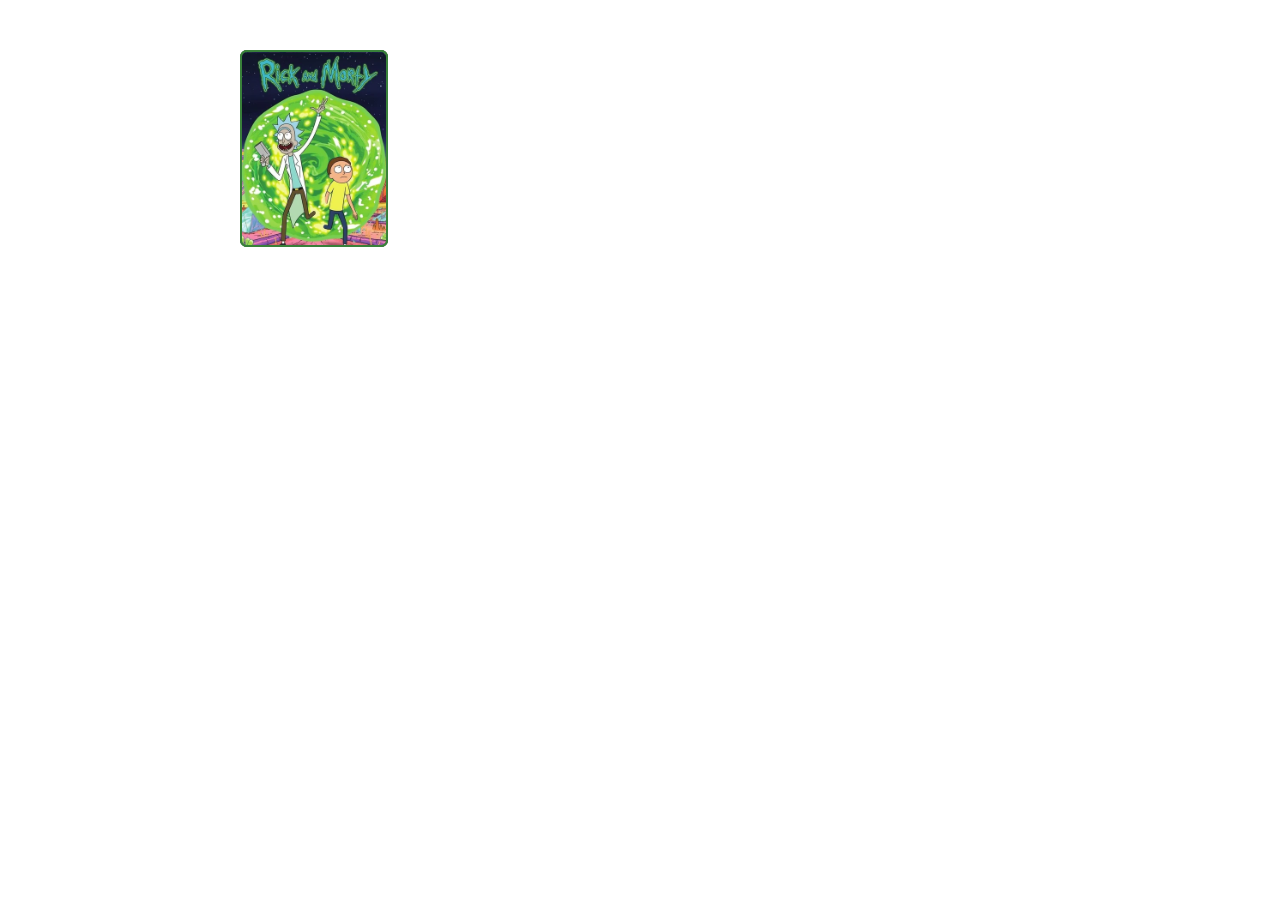
==== pages/game.html @ f53bfcd0 "Definindo estilos e modelos de cartas em CSS e criando página de jogo em HTML" ====
<!DOCTYPE html>
<html lang="pt-br">
<head>
    <meta charset="UTF-8">
    <meta http-equiv="X-UA-Compatible" content="IE=edge">
    <meta name="viewport" content="width=device-width, initial-scale=1.0">
    <link rel="stylesheet" href="../css/game.css">
    <link rel="stylesheet" href="../css/reset.css">
    <script defer src="../js/game.js"></script>
    
    <title>Jogo da Memória | game</title>
</head>
<body>
   <div class="grid">
        <div class="card">
            <div class="face front"></div> <!--criando 2 classes iguais "face" pois teremos propriedades em comum-->
            <div class="face back"></div>
        </div>
        

   <div class="raphael"></div>
</body>
</html>
---- css/game.css ----
.grid {/*criando as colunas para as cartas*/
    display: grid;
    width: 100%;
    max-width: 800px;
    grid-template-columns: 200px;
    gap: 15px; /*separa os cards na coluna*/
    grid-template-columns: repeat(5, 1fr); /*1fr são colunas que ele multiplica ela por 5 vezes */
    /*background-color: bisque; pra visualizar e ter certeza do style do grid*/
    margin: 0 auto; /*cima e baixo 0, esq e dir auto pra centralizar o grid*/



}

.card {
    width: 100%;
    aspect-ratio: 3/4; /*define uma proporção pra carta para que ela naõ deforme se a largura do navegador for alterada. 3/4*/
    background-color: #333;
    border-radius: 7px;
    margin-top: 50px; /*só pra deixar descolado do topo, depois retiramos*/
    position: relative; /*a carta vai respeitar as atribuições e sobrepor uma a outra(face e back)*/
    transition: all 400ms ease; /*Define a transição e os transforms abaixo para todas as cartas*/
    transform-style: preserve-3d;
}

.face {
    width: 100%;
    height: 100%;
    position: absolute;
    background-size: cover; /*ajusta a imagem ao tamanho do card*/
    background-position: center; /*ajusta a imagem ao tamanho do card*/
    border: 2px solid #39813a;
    border-radius: 7px;
}

.front {
    background-image: url('../images/beth.png');
    transform: rotateY(180deg);
}

.back {
    background-image: url('../images/back.png');
    backface-visibility: hidden; /*faz a parte de traz sumir e aparecer o que vamos definir para ser a parte de traz da carta*/
}

.card:hover {
    transform: rotateY(180deg);
}
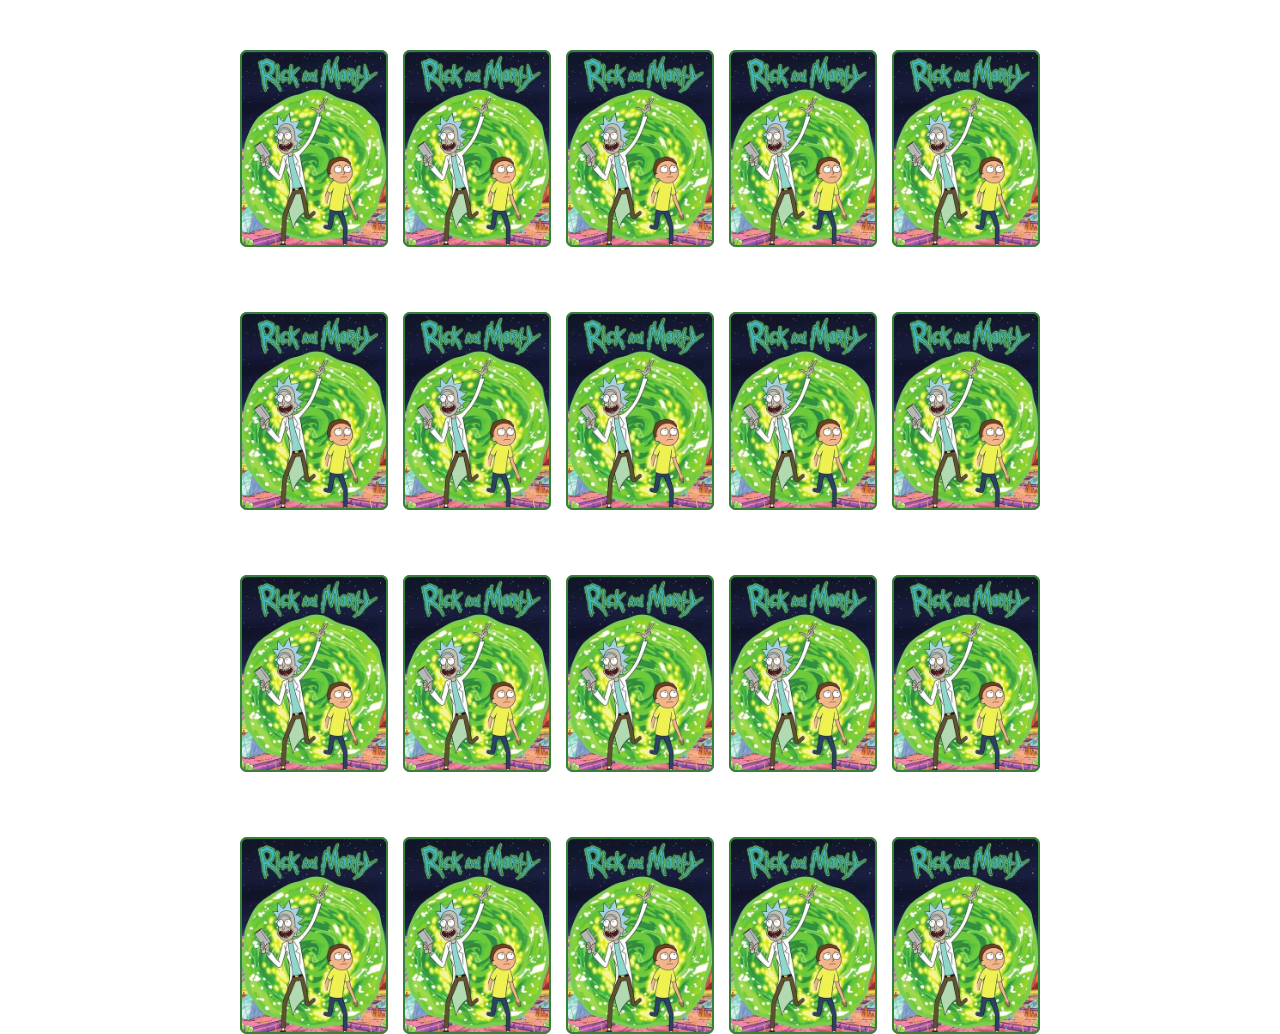
==== commit cd37d0aa: "Altomatizando criação de cards no jogo e definindo regras de jogabilidade" ====
--- a/pages/game.html
+++ b/pages/game.html
@@ -4,20 +4,13 @@
     <meta charset="UTF-8">
     <meta http-equiv="X-UA-Compatible" content="IE=edge">
     <meta name="viewport" content="width=device-width, initial-scale=1.0">
+    <link rel="stylesheet" href="../css/reset.css">
     <link rel="stylesheet" href="../css/game.css">
-    <link rel="stylesheet" href="../css/reset.css">
     <script defer src="../js/game.js"></script>
     
     <title>Jogo da Memória | game</title>
 </head>
 <body>
-   <div class="grid">
-        <div class="card">
-            <div class="face front"></div> <!--criando 2 classes iguais "face" pois teremos propriedades em comum-->
-            <div class="face back"></div>
-        </div>
-        
-
-   <div class="raphael"></div>
+   <div class="grid"></div>   
 </body>
 </html>--- a/css/game.css
+++ b/css/game.css
@@ -1,41 +1,39 @@
 .grid {/*criando as colunas para as cartas*/
     display: grid;
     width: 100%;
-    max-width: 800px;
-    grid-template-columns: 200px;
+    max-width: 800px; /*largura máxima*/
+    grid-template-columns: 200px; /*tamanho das colunas*/
     gap: 15px; /*separa os cards na coluna*/
     grid-template-columns: repeat(5, 1fr); /*1fr são colunas que ele multiplica ela por 5 vezes */
     /*background-color: bisque; pra visualizar e ter certeza do style do grid*/
     margin: 0 auto; /*cima e baixo 0, esq e dir auto pra centralizar o grid*/
-
-
-
 }
 
 .card {
     width: 100%;
-    aspect-ratio: 3/4; /*define uma proporção pra carta para que ela naõ deforme se a largura do navegador for alterada. 3/4*/
-    background-color: #333;
+    aspect-ratio: 3/4; /*define uma proporção pra carta para que ela naõ deforme se a largura do navegador for alterada. 3/4* assim não preciso usar o heigth*/
+    /*background-color: #333; este backgound eu tirei pra não afetar na imagem quando ela estiver desativada depois que o jogador acertar a carta*/
     border-radius: 7px;
     margin-top: 50px; /*só pra deixar descolado do topo, depois retiramos*/
-    position: relative; /*a carta vai respeitar as atribuições e sobrepor uma a outra(face e back)*/
-    transition: all 400ms ease; /*Define a transição e os transforms abaixo para todas as cartas*/
-    transform-style: preserve-3d;
+    position: relative; /*a carta vai respeitar as atribuições e sobrepor uma a outra(face e back) e se organizar na tela*/
+    transition: all 500ms ease; /*Define a transição e os transforms abaixo para todas as cartas*/
+    transform-style: preserve-3d; /*estilo de transformação 3d*/
 }
 
 .face {
-    width: 100%;
+    width: 100%; /*em relação a carta*/
     height: 100%;
+    border-radius: 7px;
     position: absolute;
     background-size: cover; /*ajusta a imagem ao tamanho do card*/
     background-position: center; /*ajusta a imagem ao tamanho do card*/
     border: 2px solid #39813a;
-    border-radius: 7px;
+    transition: all 600ms ease;
 }
 
 .front {
-    background-image: url('../images/beth.png');
-    transform: rotateY(180deg);
+    /*background-image: url('../images/beth.png'); Aqui vamos passar a imagem de forma automática pelo JS*/
+    transform: rotateY(180deg); /*inverte a carta para ela não aparecer invertida da original*/
 }
 
 .back {
@@ -43,6 +41,11 @@
     backface-visibility: hidden; /*faz a parte de traz sumir e aparecer o que vamos definir para ser a parte de traz da carta*/
 }
 
-.card:hover {
+.revelar {
     transform: rotateY(180deg);
+}
+
+.disabled-card {
+    filter: saturate(0);
+    opacity: 0.5;
 }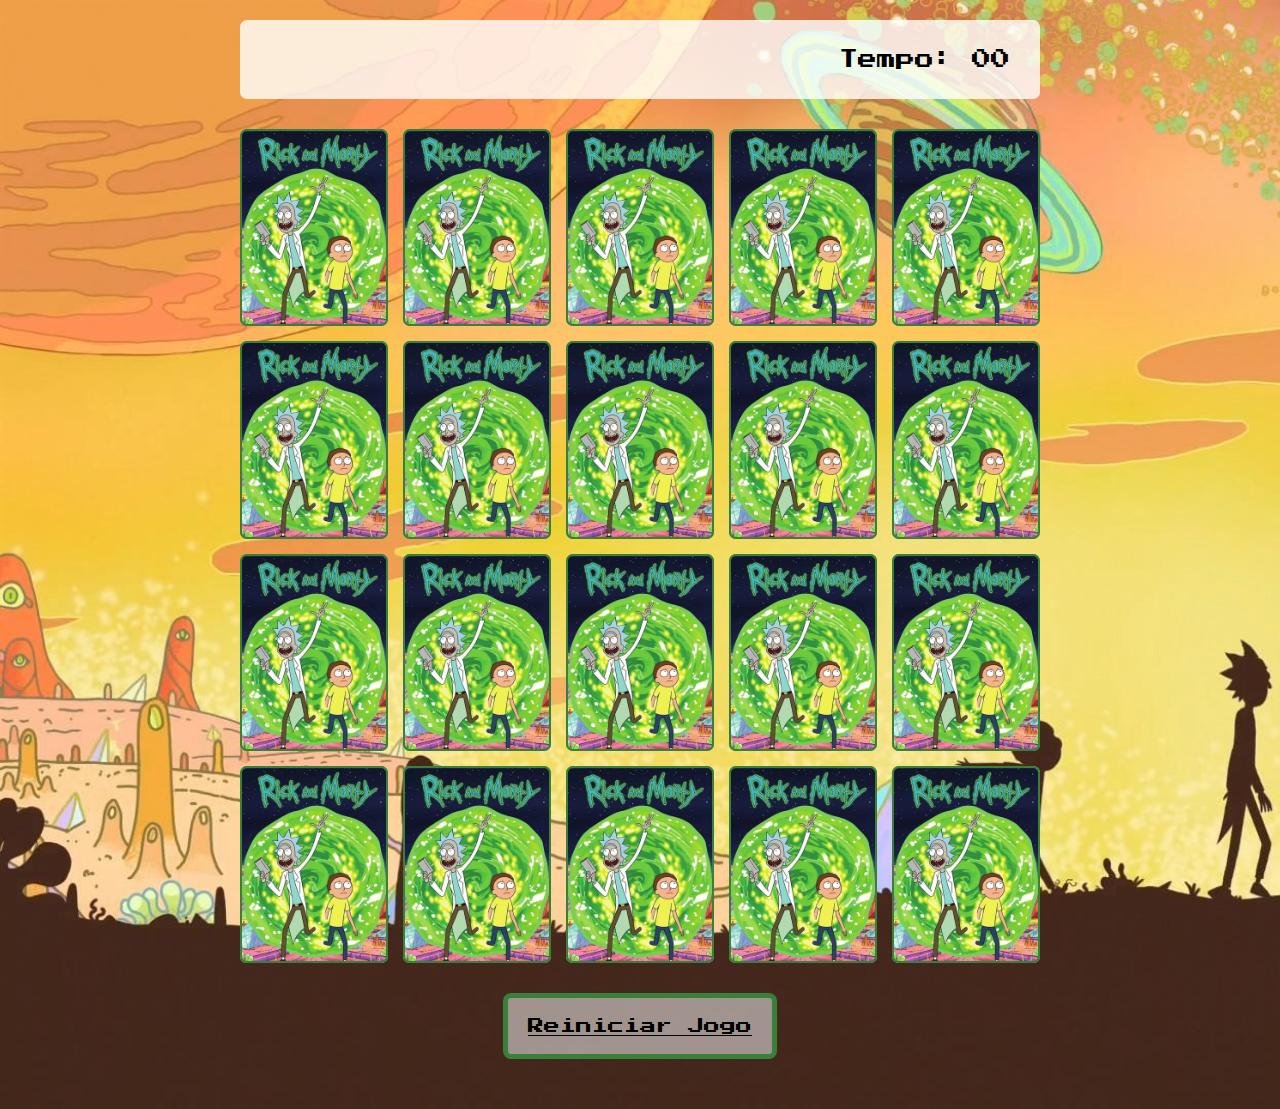
==== commit 41236a55: "Finalizando código do jogo com estilo da página do game e adicionando botão para voltar ao menu" ====
--- a/pages/game.html
+++ b/pages/game.html
@@ -11,6 +11,18 @@
     <title>Jogo da Memória | game</title>
 </head>
 <body>
-   <div class="grid"></div>   
+
+    <main>
+        <header>
+            <span class="player"></span>
+            <span>Tempo: <span class="timer">00</span></span>
+        </header>
+        <div class="grid"></div> 
+        <a class="reinicia" href="../index.html">Reiniciar Jogo</a>
+    </main>
+
+    
+
+    
 </body>
 </html>--- a/css/game.css
+++ b/css/game.css
@@ -1,3 +1,28 @@
+main { /*aqui estão o estilo da página do jogo com backgound img e suas configurações. como é uma tag e não uma classe não uso o "."*/
+    display: flex;
+    flex-direction: column;
+    width: 100%;
+    background-image: url('../images/bg.jpg');
+    background-size: cover;
+    justify-content: center;
+    align-items: center;
+    min-height: 100vh;
+    padding: 20px 20px 50px;
+    }
+
+header {
+    display: flex;
+    align-items: center;
+    justify-content: space-between; /*espaço entre os dois elementos*/
+    background-color: rgba(255, 255, 255, 0.8); /*0.8 dá um total de 20% de tranparencia das cores escolhidas*/
+    font-size: 1.2em;
+    width: 100%;
+    max-width: 800px;
+    padding: 30px;
+    margin: 0 0 30px;
+    border-radius: 7px;
+}
+
 .grid {/*criando as colunas para as cartas*/
     display: grid;
     width: 100%;
@@ -14,10 +39,11 @@
     aspect-ratio: 3/4; /*define uma proporção pra carta para que ela naõ deforme se a largura do navegador for alterada. 3/4* assim não preciso usar o heigth*/
     /*background-color: #333; este backgound eu tirei pra não afetar na imagem quando ela estiver desativada depois que o jogador acertar a carta*/
     border-radius: 7px;
-    margin-top: 50px; /*só pra deixar descolado do topo, depois retiramos*/
+    /*margin-top: 50px; só pra deixar descolado do topo, depois retiramos*/
     position: relative; /*a carta vai respeitar as atribuições e sobrepor uma a outra(face e back) e se organizar na tela*/
     transition: all 500ms ease; /*Define a transição e os transforms abaixo para todas as cartas*/
     transform-style: preserve-3d; /*estilo de transformação 3d*/
+    background-color: white;
 }
 
 .face {
@@ -48,4 +74,14 @@
 .disabled-card {
     filter: saturate(0);
     opacity: 0.5;
+}
+
+.reinicia {
+    background-color: rgba(255, 255, 255, 0.5);
+    display: flex;
+    padding: 20px;
+    border-radius: 8px;
+    border: 5px #39813a solid;
+    margin-top: 30px;
+    color: rgb(0, 0, 0);  
 }